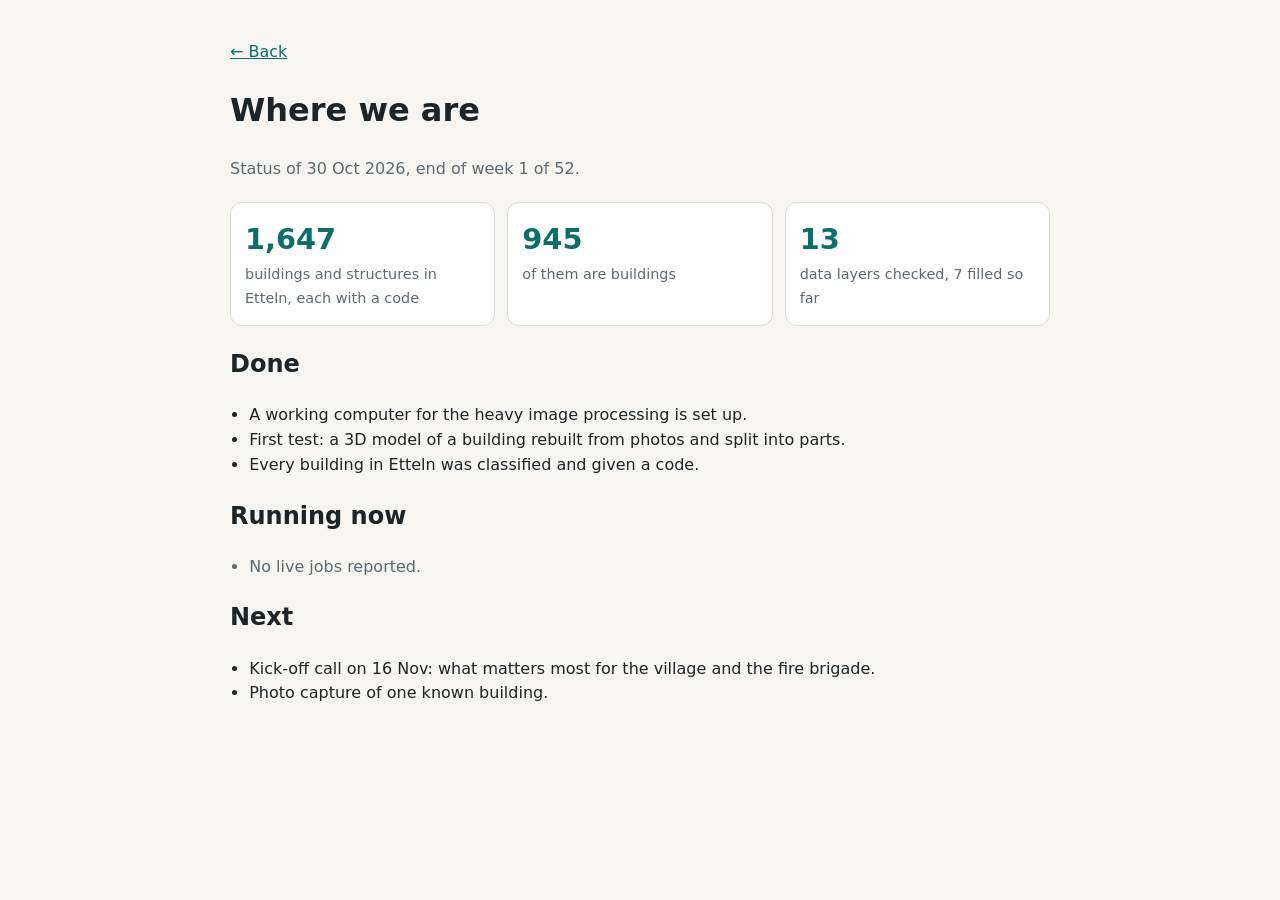
==== progress.html @ da40ddb3 "Initial showcase pages: landing, village map, progress Co-Authored-By: Claude Sonnet 5.5 <noreply@an" ====
<!doctype html>
<html lang="en">
<head>
<meta charset="utf-8">
<meta name="robots" content="noindex, nofollow">
<meta name="viewport" content="width=device-width, initial-scale=1">
<title>Project progress</title>
<style>
:root{--bg:#f6f5f1;--fg:#1d2428;--mut:#5d6a70;--card:#fff;--line:#dcd9d0;--acc:#0b6e69}
@media (prefers-color-scheme:dark){:root{--bg:#14191b;--fg:#e8ecec;--mut:#9aa8ad;--card:#1d2427;--line:#2f3a3e;--acc:#4fc3bb}}
body{margin:0;background:var(--bg);color:var(--fg);font:16px/1.55 system-ui,Segoe UI,sans-serif}
main{max-width:820px;margin:0 auto;padding:24px 16px 64px}
.stats{display:grid;grid-template-columns:repeat(auto-fit,minmax(150px,1fr));gap:12px;margin:20px 0}
.stat{background:var(--card);border:1px solid var(--line);border-radius:12px;padding:14px}
.stat b{display:block;font-size:1.8rem;color:var(--acc)}
.stat span{color:var(--mut);font-size:.9rem}
ul{padding-left:1.2em}
.mut{color:var(--mut)}
a{color:var(--acc)}
</style>
</head>
<body>
<main>
<p><a href="index.html">&larr; Back</a></p>
<h1>Where we are</h1>
<p class="mut">Status of 30 Oct 2026, end of week 1 of 52.</p>
<div class="stats">
  <div class="stat"><b>1,647</b><span>buildings and structures in Etteln, each with a code</span></div>
  <div class="stat"><b>945</b><span>of them are buildings</span></div>
  <div class="stat"><b>13</b><span>data layers checked, 7 filled so far</span></div>
</div>
<h2>Done</h2>
<ul>
  <li>A working computer for the heavy image processing is set up.</li>
  <li>First test: a 3D model of a building rebuilt from photos and split into parts.</li>
  <li>Every building in Etteln was classified and given a code.</li>
</ul>
<h2>Running now</h2>
<ul id="runs"><li class="mut">No live jobs reported.</li></ul>
<h2>Next</h2>
<ul>
  <li>Kick-off call on 16 Nov: what matters most for the village and the fire brigade.</li>
  <li>Photo capture of one known building.</li>
</ul>
<script>
fetch("status.json",{cache:"no-store"}).then(r=>r.ok?r.json():null).then(d=>{
  if(!d||!d.runs||!d.runs.length)return;
  const ul=document.getElementById("runs");ul.innerHTML="";
  d.runs.forEach(x=>{const li=document.createElement("li");li.textContent=x.title+" ("+x.state+")";ul.appendChild(li)});
}).catch(()=>{});
</script>
</main>
</body>
</html>
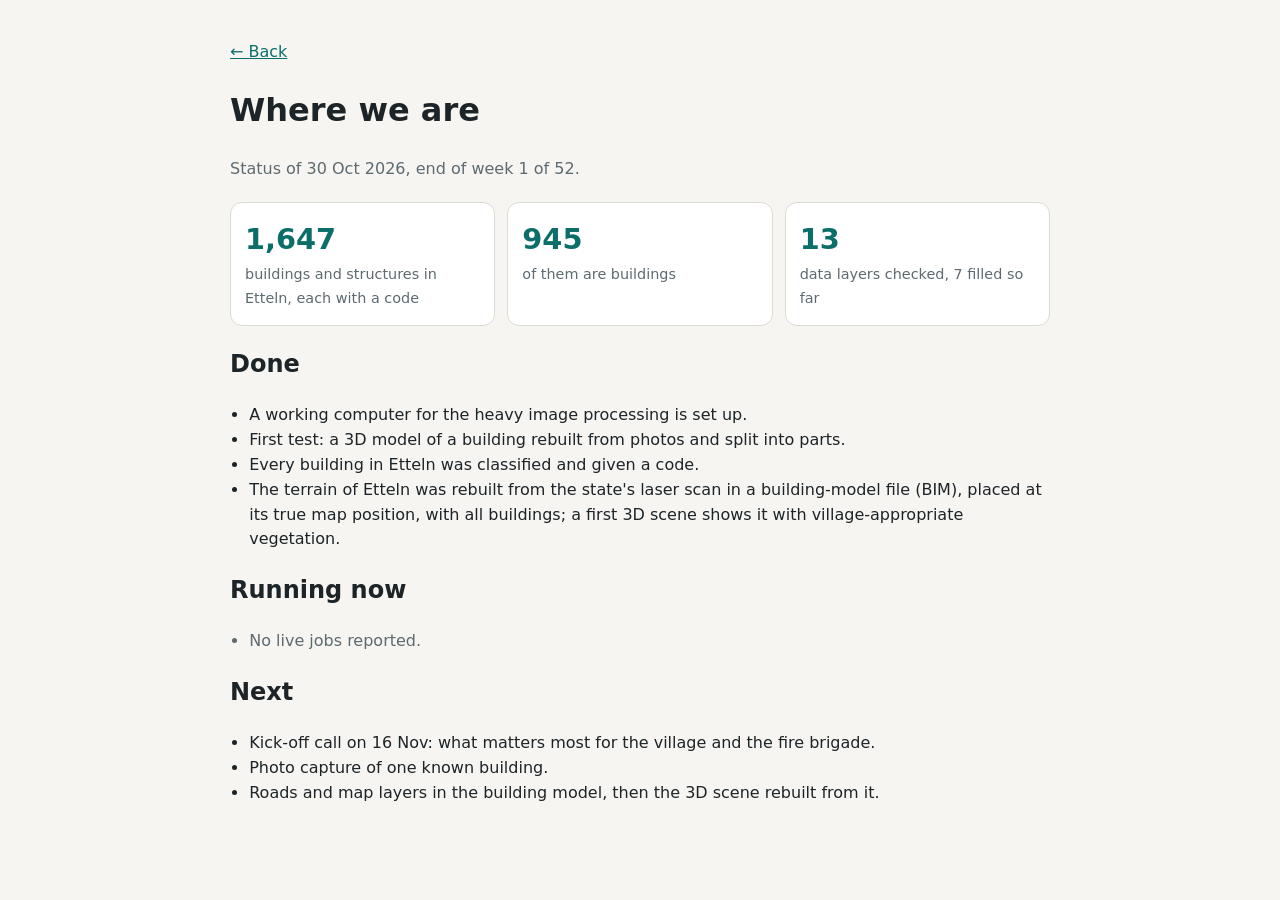
==== commit 524dde1a: "Progress page: terrain, buildings and first 3D scene Co-Authored-By: Claude Sonnet 5.5 <noreply@anth" ====
--- a/progress.html
+++ b/progress.html
@@ -34,6 +34,7 @@
   <li>A working computer for the heavy image processing is set up.</li>
   <li>First test: a 3D model of a building rebuilt from photos and split into parts.</li>
   <li>Every building in Etteln was classified and given a code.</li>
+  <li>The terrain of Etteln was rebuilt from the state's laser scan in a building-model file (BIM), placed at its true map position, with all buildings; a first 3D scene shows it with village-appropriate vegetation.</li>
 </ul>
 <h2>Running now</h2>
 <ul id="runs"><li class="mut">No live jobs reported.</li></ul>
@@ -41,6 +42,7 @@
 <ul>
   <li>Kick-off call on 16 Nov: what matters most for the village and the fire brigade.</li>
   <li>Photo capture of one known building.</li>
+  <li>Roads and map layers in the building model, then the 3D scene rebuilt from it.</li>
 </ul>
 <script>
 fetch("status.json",{cache:"no-store"}).then(r=>r.ok?r.json():null).then(d=>{
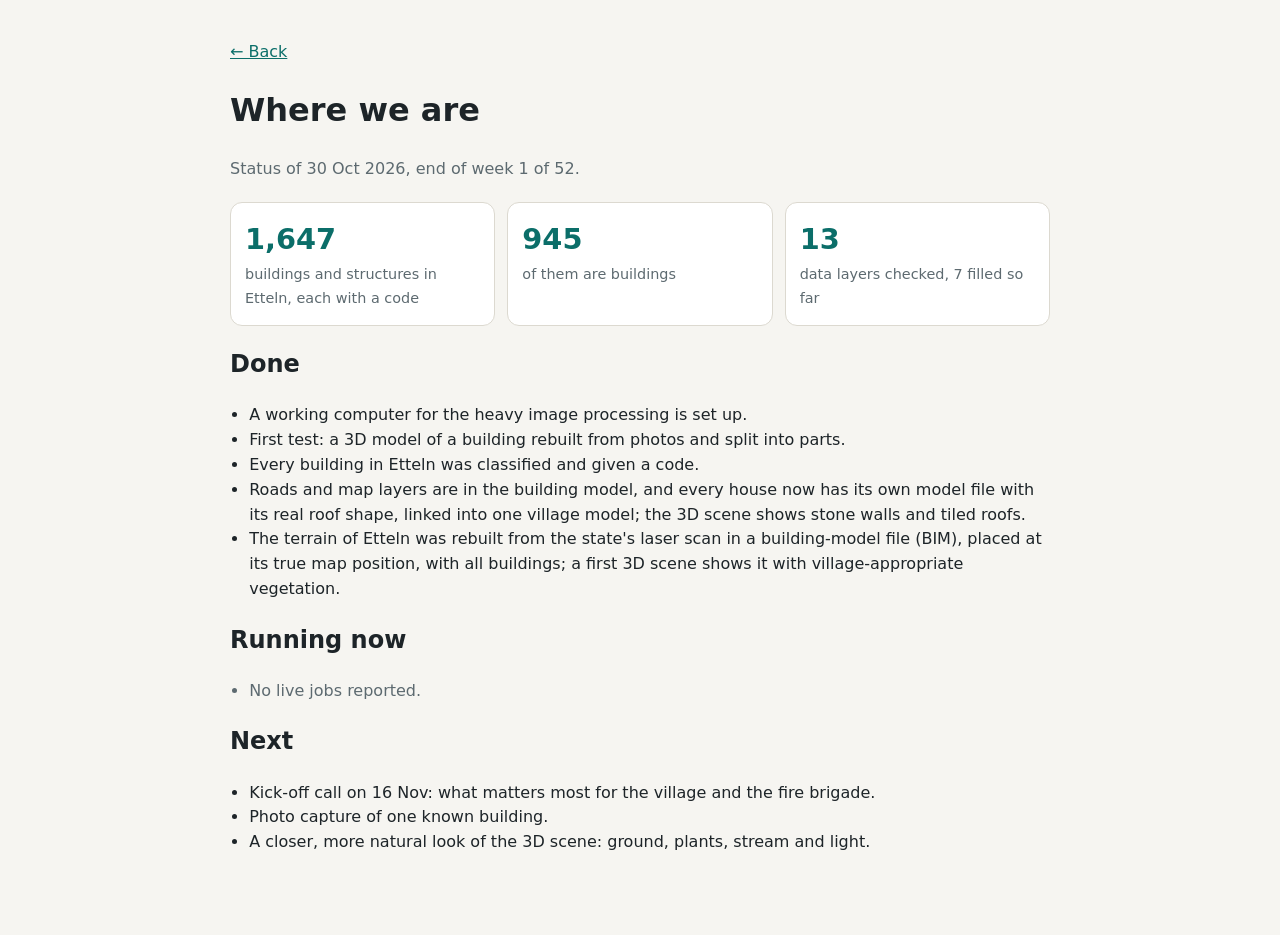
==== commit f0fd07da: "Progress page: house files, roads and layers done; next the look of the 3D scene Co-Authored-By: Cla" ====
--- a/progress.html
+++ b/progress.html
@@ -34,6 +34,7 @@
   <li>A working computer for the heavy image processing is set up.</li>
   <li>First test: a 3D model of a building rebuilt from photos and split into parts.</li>
   <li>Every building in Etteln was classified and given a code.</li>
+  <li>Roads and map layers are in the building model, and every house now has its own model file with its real roof shape, linked into one village model; the 3D scene shows stone walls and tiled roofs.</li>
   <li>The terrain of Etteln was rebuilt from the state's laser scan in a building-model file (BIM), placed at its true map position, with all buildings; a first 3D scene shows it with village-appropriate vegetation.</li>
 </ul>
 <h2>Running now</h2>
@@ -42,7 +43,7 @@
 <ul>
   <li>Kick-off call on 16 Nov: what matters most for the village and the fire brigade.</li>
   <li>Photo capture of one known building.</li>
-  <li>Roads and map layers in the building model, then the 3D scene rebuilt from it.</li>
+  <li>A closer, more natural look of the 3D scene: ground, plants, stream and light.</li>
 </ul>
 <script>
 fetch("status.json",{cache:"no-store"}).then(r=>r.ok?r.json():null).then(d=>{
